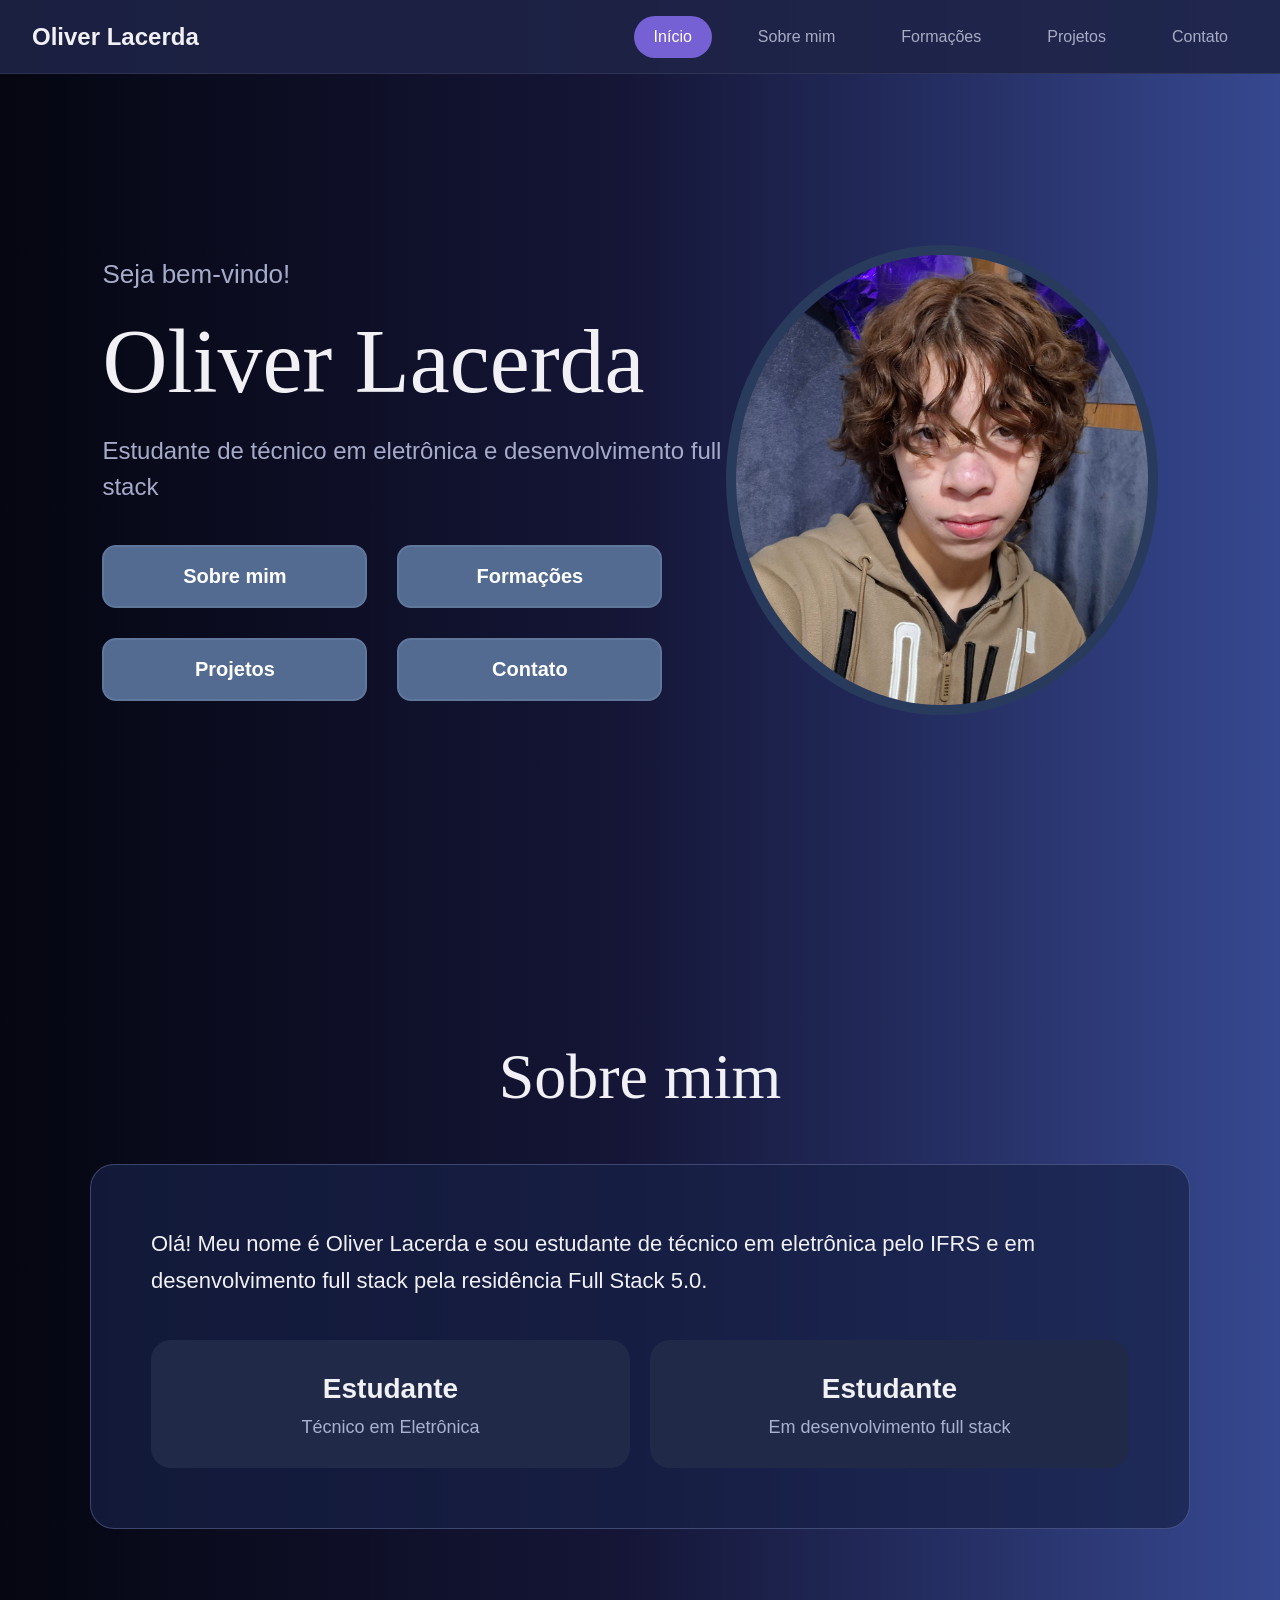
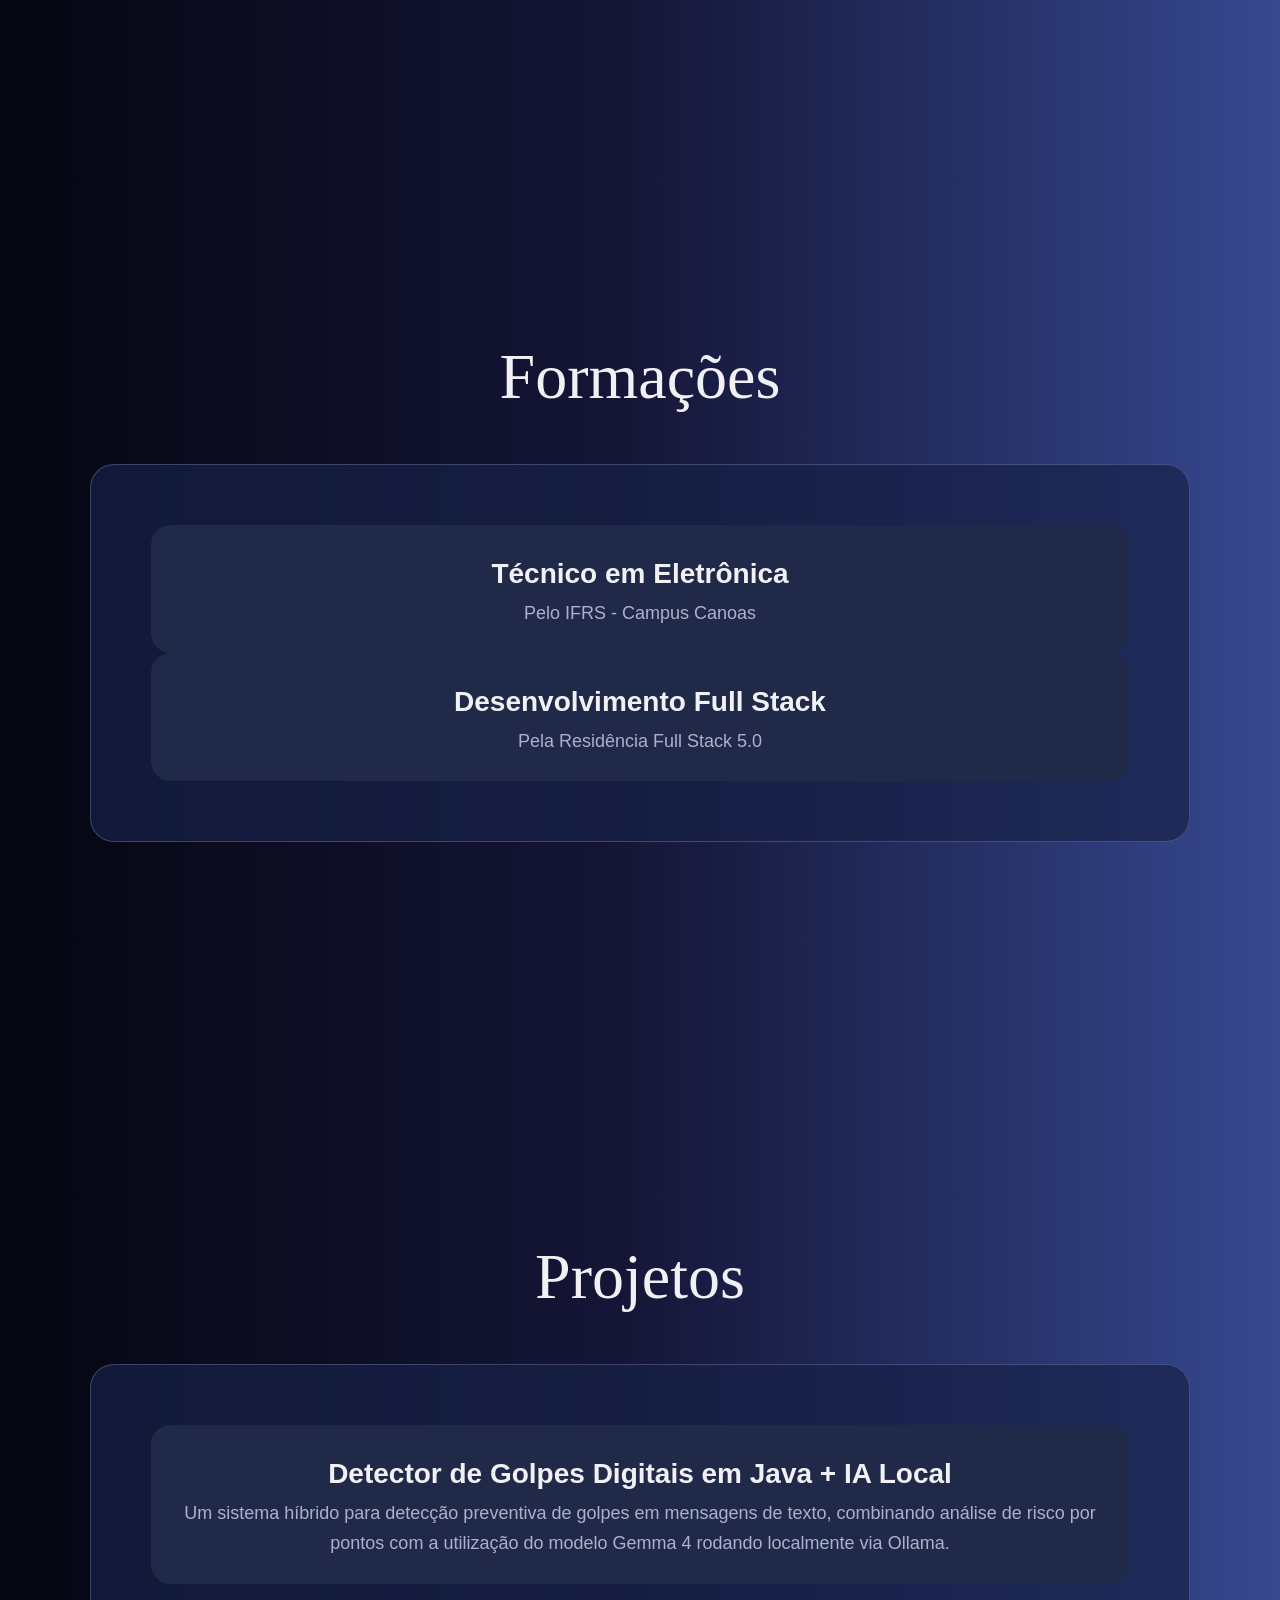
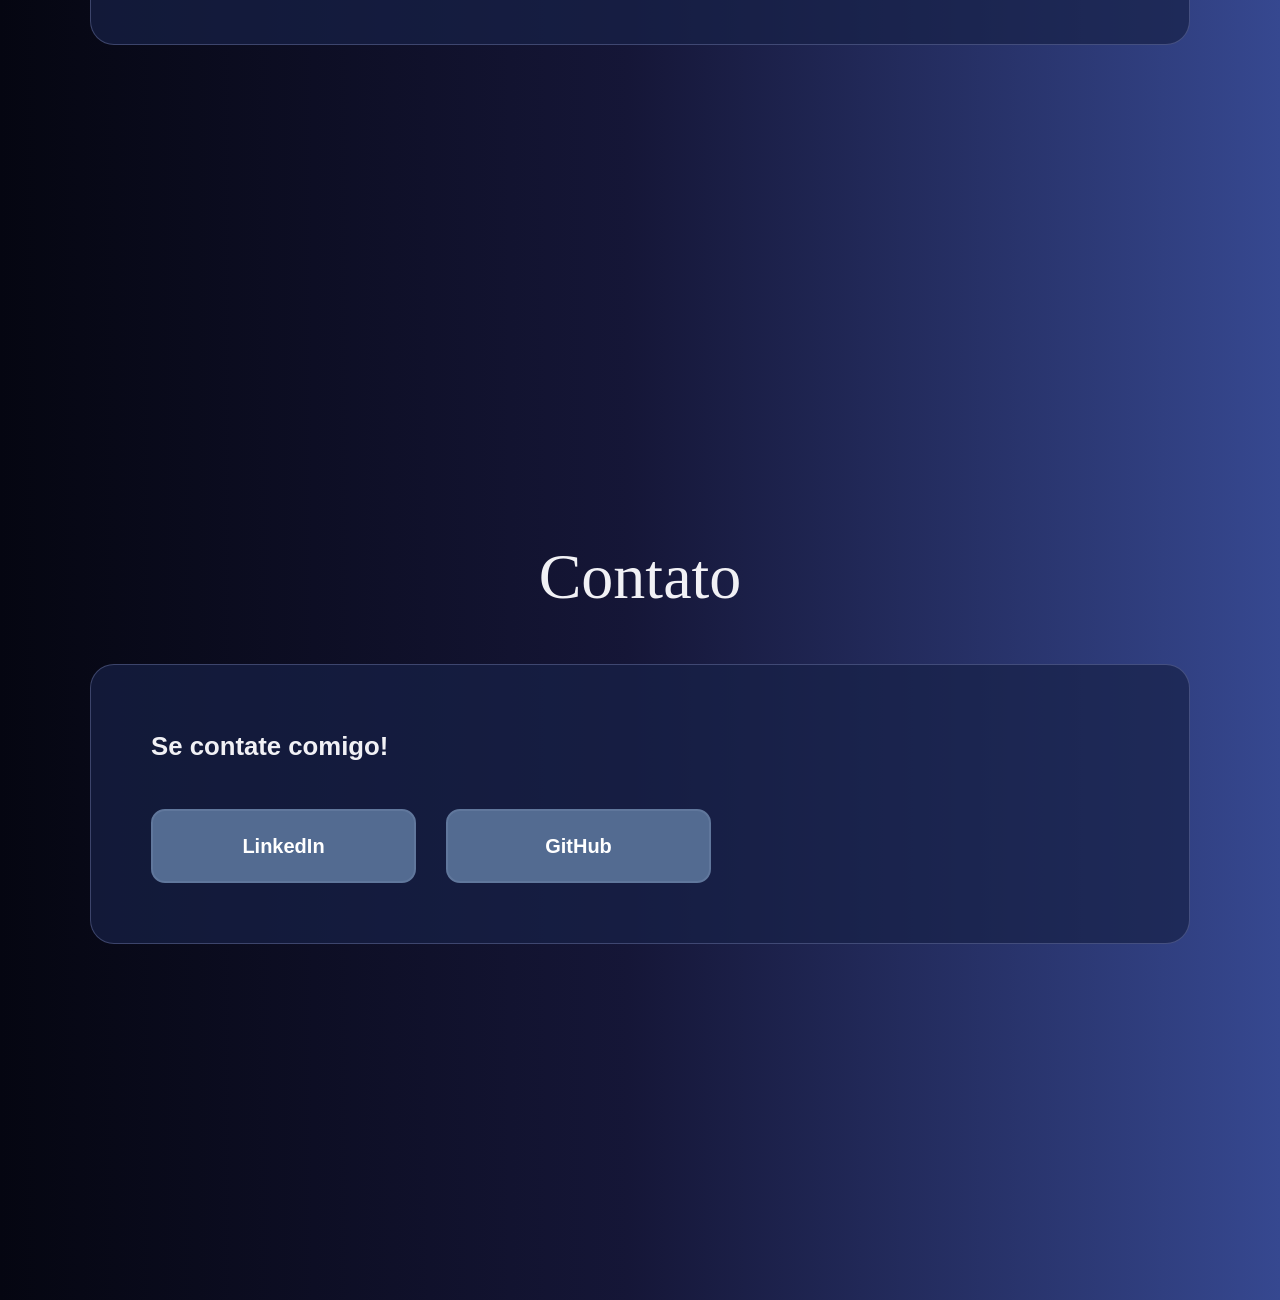
==== meu portfolio/index.html @ 26ac16e4 "renomeando2" ====
<!DOCTYPE html>
<html lang="pt-br">
<head>
    <meta charset="UTF-8">
    <meta name="viewport" content="width=device-width, initial-scale=1.0">

    <title>Oliver Lacerda | Portfólio</title>

    <link rel="stylesheet" href="style.css">
</head>

<body>

    <header>
        <div class="logo">Oliver Lacerda</div>

        <nav>
            <a href="#inicio" class="ativo">Início</a>
            <a href="#sobre">Sobre mim</a>
            <a href="#formacoes">Formações</a>
            <a href="#projetos">Projetos</a>
            <a href="#contato">Contato</a>
        </nav>
    </header>

    <main>

        <section id="inicio" class="inicio">

            <div class="conteudo-inicio">

                <p class="boas-vindas">
                    Seja bem-vindo!
                </p>

                <h1>Oliver Lacerda</h1>

                <p class="descricao">
                    Estudante de técnico em eletrônica e desenvolvimento
                    full stack
                </p>

                <div class="botoes">

                    <a href="#sobre">Sobre mim</a>

                    <a href="#formacoes">Formações</a>

                    <a href="#projetos">Projetos</a>

                    <a href="#contato">Contato</a>

                </div>

            </div>


            <div class="circulo">

                <img src="fotooliver.jpg" alt="euu">

            </div>

        </section>

        <section id="sobre" class="pagina">

            <h2>Sobre mim</h2>

            <div class="caixa">

                <p>
                    Olá! Meu nome é Oliver Lacerda e sou estudante de técnico em eletrônica pelo IFRS e em desenvolvimento full stack pela residência Full Stack 5.0.
                </p>

                <div class="cards">

                    <div class="card">
                        <h3>Estudante</h3>
                        <p>Técnico em Eletrônica</p>
                    </div>

                    <div class="card">
                        <h3>Estudante</h3>
                        <p>Em desenvolvimento full stack</p>
                    </div>

                </div>

            </div>

        </section>


        <section id="formacoes" class="pagina">

            <h2>Formações</h2>

            <div class="caixa">

                <div class="card">
                    <h3>Técnico em Eletrônica</h3>
                    <p>Pelo IFRS - Campus Canoas</p>
                </div>

                <div class="card">
                    <h3>Desenvolvimento Full Stack</h3>
                    <p>Pela Residência Full Stack 5.0</p>
                </div>

            </div>

        </section>

        <section id="projetos" class="pagina">

            <h2>Projetos</h2>

            <div class="caixa">

                <div class="card">
                    <h3>Detector de Golpes Digitais em Java + IA Local</h3>
                    <p>Um sistema híbrido para detecção preventiva de golpes em mensagens de texto, combinando análise de risco por pontos com a utilização do modelo Gemma 4 rodando localmente via Ollama.</p>
                </div>

            </div>

        </section>

        <section id="contato" class="pagina">

            <h2>Contato</h2>

            <div class="caixa">

                <h3>
                    Se contate comigo!
                </h3>
                <div class="botoes">
                    <a href="https://www.linkedin.com/in/oliver-lacerda-7b0b1b1b9/" target="_blank">LinkedIn</a>
                    <a href="https://github.com/oliverlcrd" target="_blank">GitHub</a>
                </div>

            </div>

        </section>

    </main>

</body>
</html>
---- meu portfolio/style.css ----
* {
    margin: 0;
    padding: 0;
    box-sizing: border-box;
}

html {
    scroll-behavior: smooth;
}

body {
    background: #183652;
background: linear-gradient(90deg, rgb(5, 6, 17) 0%, rgb(21, 22, 55) 49%, rgb(54, 72, 144) 100%);
    font-family: Arial, sans-serif;
    color: #f1f1f5;
}

header {
    position: fixed;
    top: 0;
    left: 0;

    width: 100%;
    height: 74px;

    display: flex;
    align-items: center;
    justify-content: space-between;

    padding: 0 32px;

    background: rgba(31, 36, 72, 0.9);

    border-bottom: 1px solid rgba(255, 255, 255, 0.08);

    z-index: 100;
}

.logo {
    font-size: 24px;
    font-weight: bold;
}

nav {
    display: flex;
    gap: 26px;
}

nav a {
    color: #a9acc5;
    text-decoration: none;

    padding: 12px 20px;

    border-radius: 30px;

    transition: 0.3s;
}

nav a:hover,
nav a.ativo {
    background: #7560d4;
    color: white;
}

.inicio {
    min-height: 100vh;

    display: flex;
    align-items: center;
    justify-content: space-between;

    padding: 120px 8% 60px;
}

.conteudo-inicio {
    max-width: 650px;
}

.boas-vindas {
    font-size: 26px;
    color: #a6abc9;
    margin-bottom: 20px;
}

h1 {
    font-family: Georgia, serif;
    font-size: 90px;
    font-weight: normal;
    margin-bottom: 20px;
}

.descricao {
    font-size: 24px;
    line-height: 1.5;
    color: #a6abc9;
}

.botoes {
    display: grid;
    grid-template-columns: 1fr 1fr;

    gap: 30px;

    margin-top: 40px;

    max-width: 560px;
}

.botoes a {
    text-decoration: none;
    text-align: center;

    padding: 18px;

    background: #536b91;

    color: white;

    border: 2px solid #60779c;

    border-radius: 14px;

    font-size: 20px;
    font-weight: bold;

    transition: 0.3s;
}

.botoes a:hover {
    background: #7560d4;

    transform: translateY(-4px);

    box-shadow: 0 0 25px rgba(117, 96, 212, 0.5);
}

.circulo {
    width: 470px;
    height: 470px;

    border-radius: 50%;
    overflow: hidden;
    border: 10px solid #293b5d;
    margin-right: 20px;
}

.circulo img {
    width: 100%;
    height: 100%;
    object-fit: cover;
}

.pagina {
    min-height: 100vh;

    padding: 140px 6% 80px;
}

.pagina h2 {
    text-align: center;

    font-family: Georgia, serif;

    font-size: 64px;
    font-weight: normal;

    margin-bottom: 50px;
}

.caixa {
    max-width: 1100px;
    margin: auto;

    padding: 60px;

    background: rgba(24, 34, 72, 0.7);

    border: 1px solid rgba(160, 170, 220, 0.3);

    border-radius: 24px;

    font-size: 22px;

    line-height: 1.7;
}

.cards {
    display: flex;
    gap: 20px;

    margin-top: 40px;
}

.card {
    flex: 1;

    padding: 25px;

    background: #202a48;

    border-radius: 20px;

    text-align: center;

    transition: 0.3s;
}

.card:hover {
    transform: translateY(-6px);

    background: #7560d4;

    box-shadow: 0 0 25px rgba(117, 96, 212, 0.4);
}

.card h3 {
    font-size: 28px;
}

.card p {
    color: #aab1d0;
    font-size: 18px;
}


}
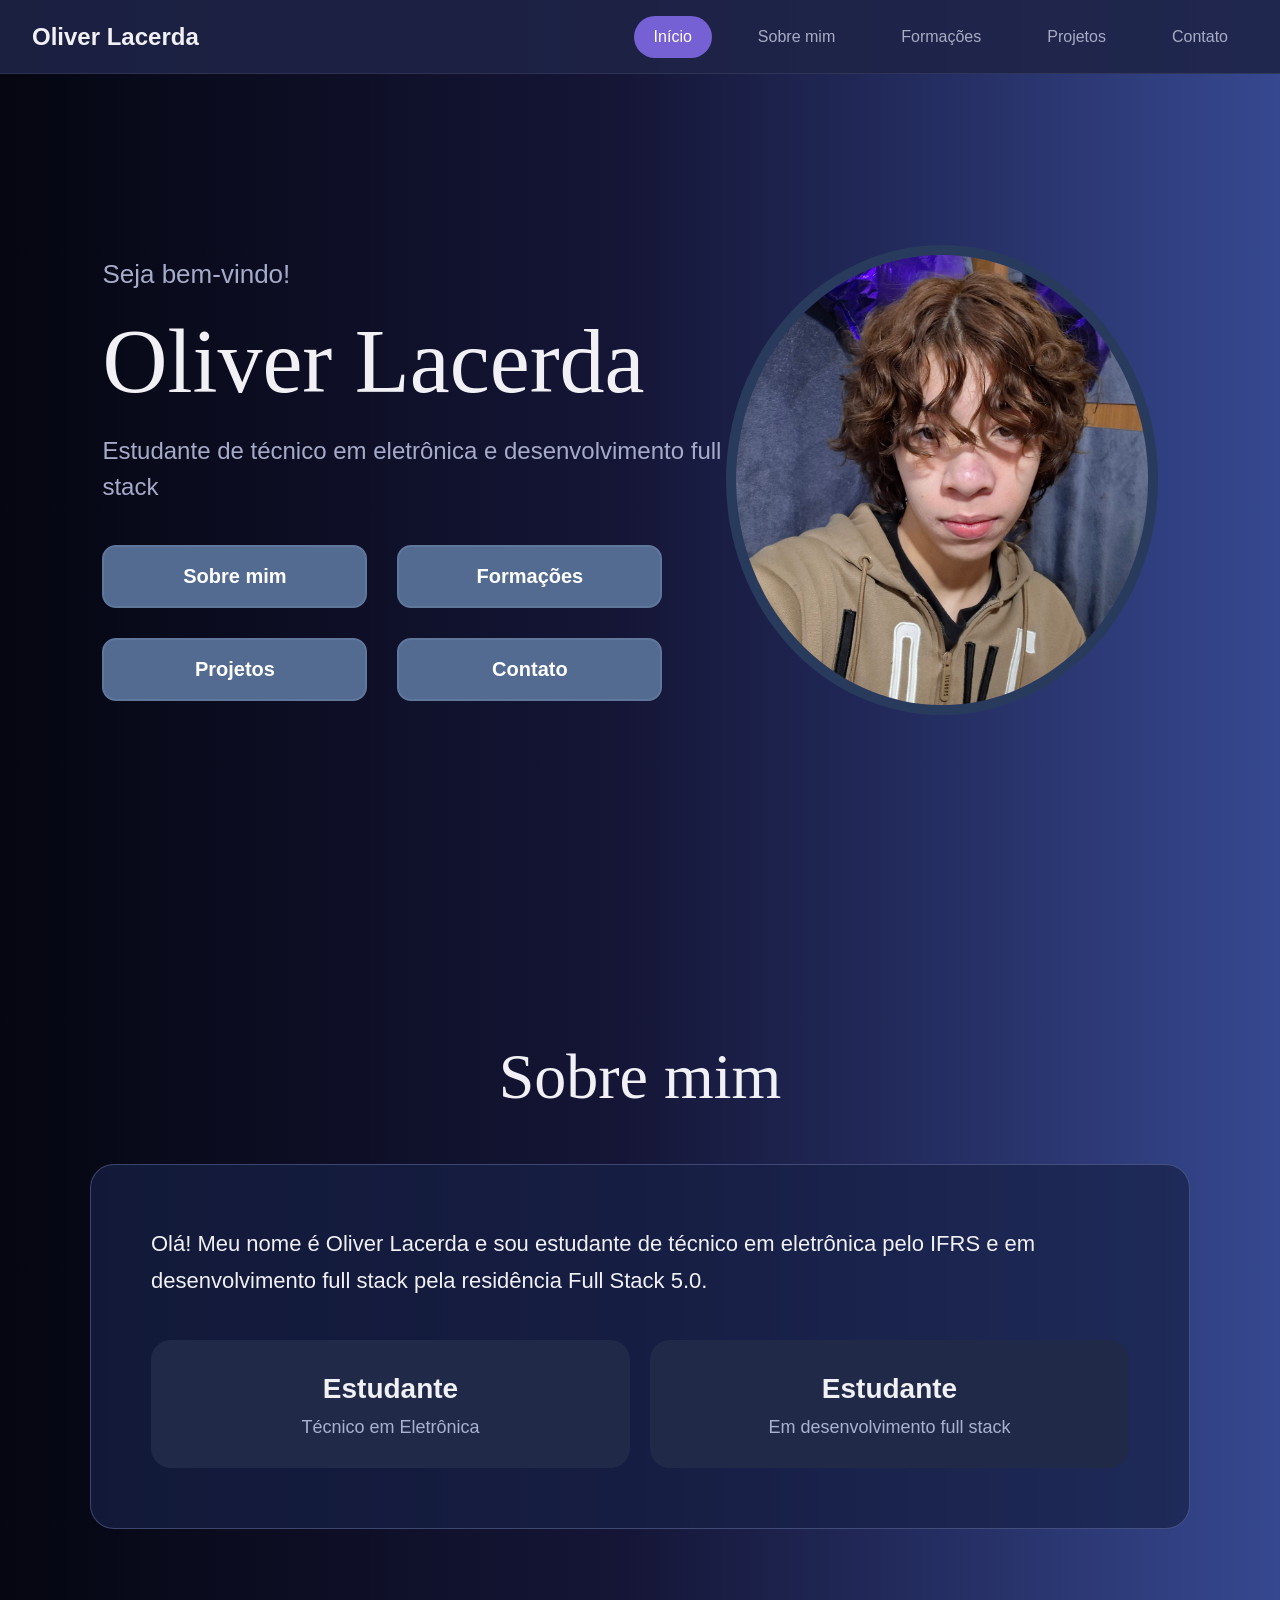
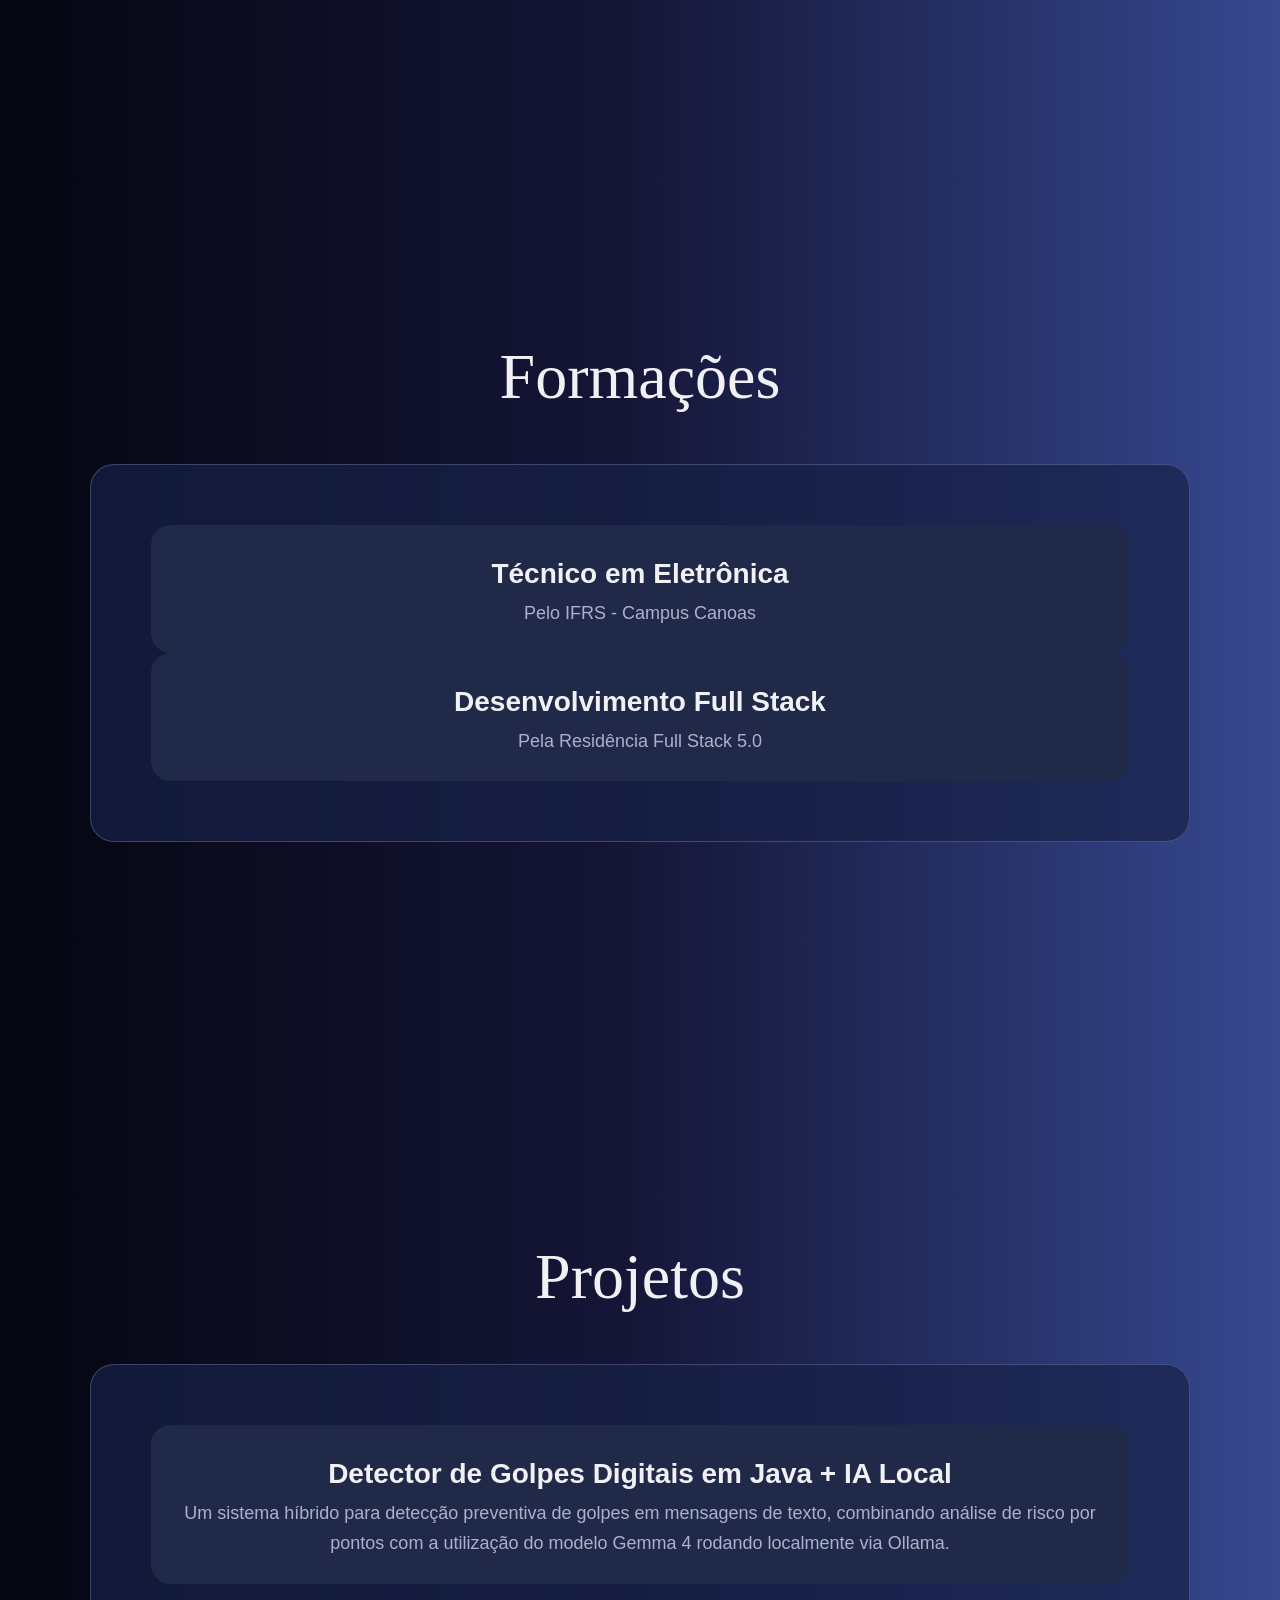
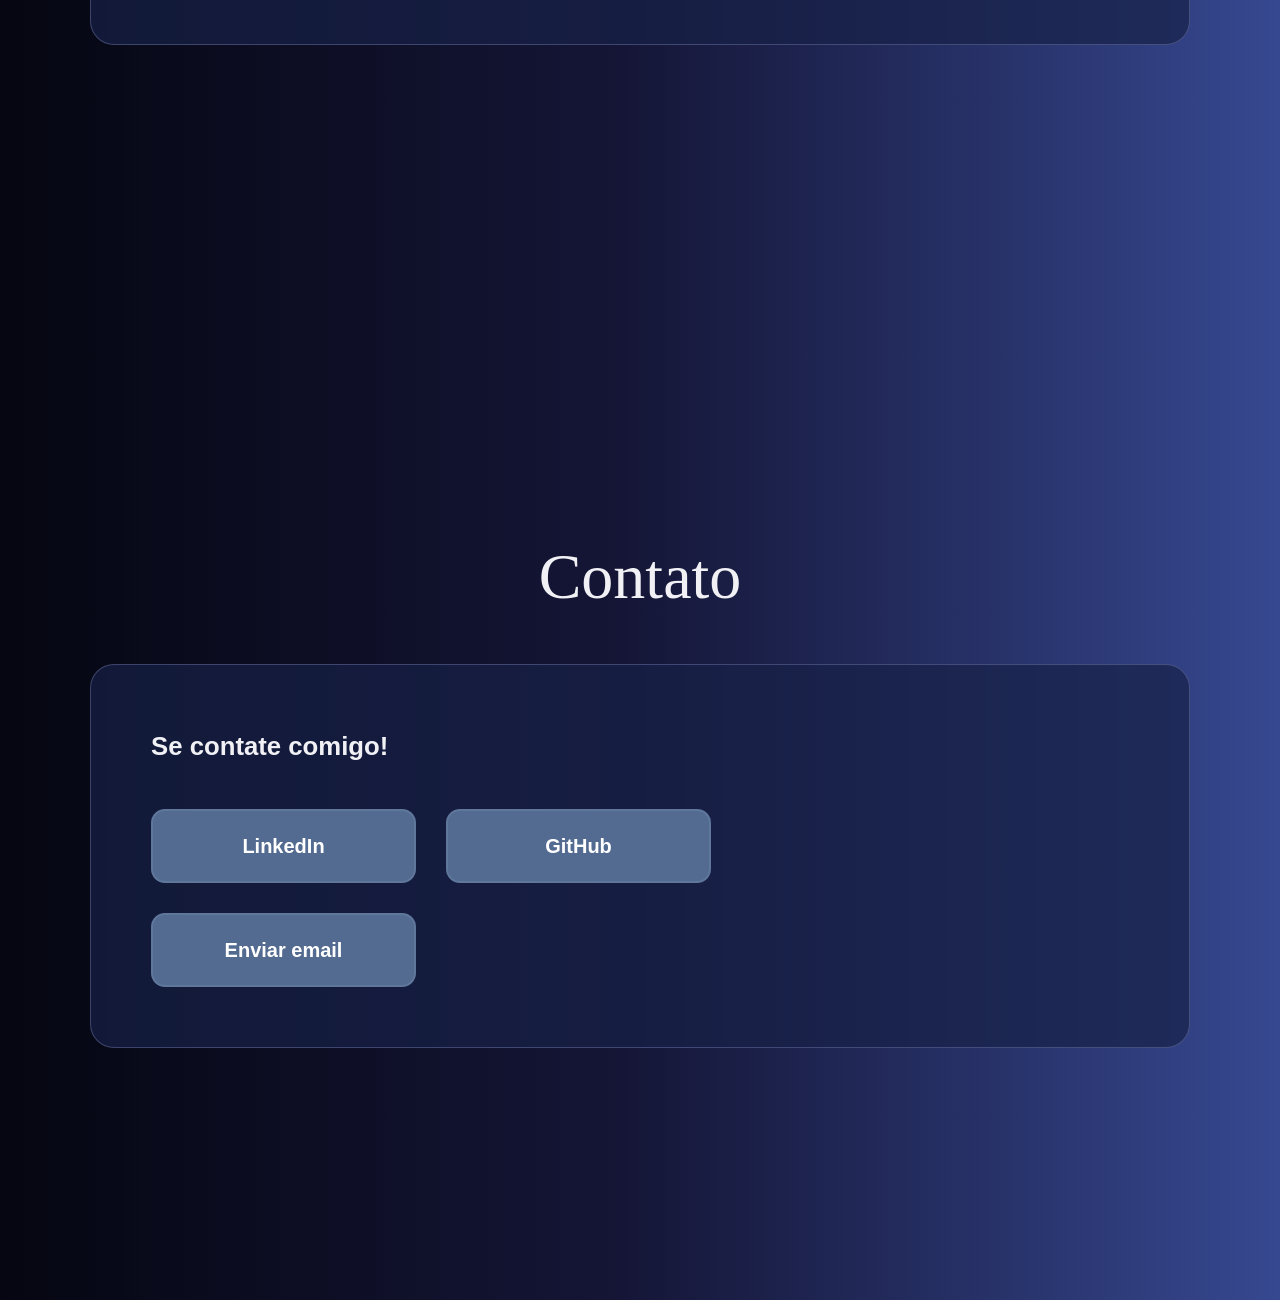
==== commit aa22c8dd: "adicionando email 2" ====
--- a/meu portfolio/index.html
+++ b/meu portfolio/index.html
@@ -139,6 +139,7 @@
                 <div class="botoes">
                     <a href="https://www.linkedin.com/in/oliver-lacerda-7b0b1b1b9/" target="_blank">LinkedIn</a>
                     <a href="https://github.com/oliverlcrd" target="_blank">GitHub</a>
+                    <a href="mailto:olivercannavolacerda@gmail.com" target="_blank">Enviar email</a>
                 </div>
 
             </div>
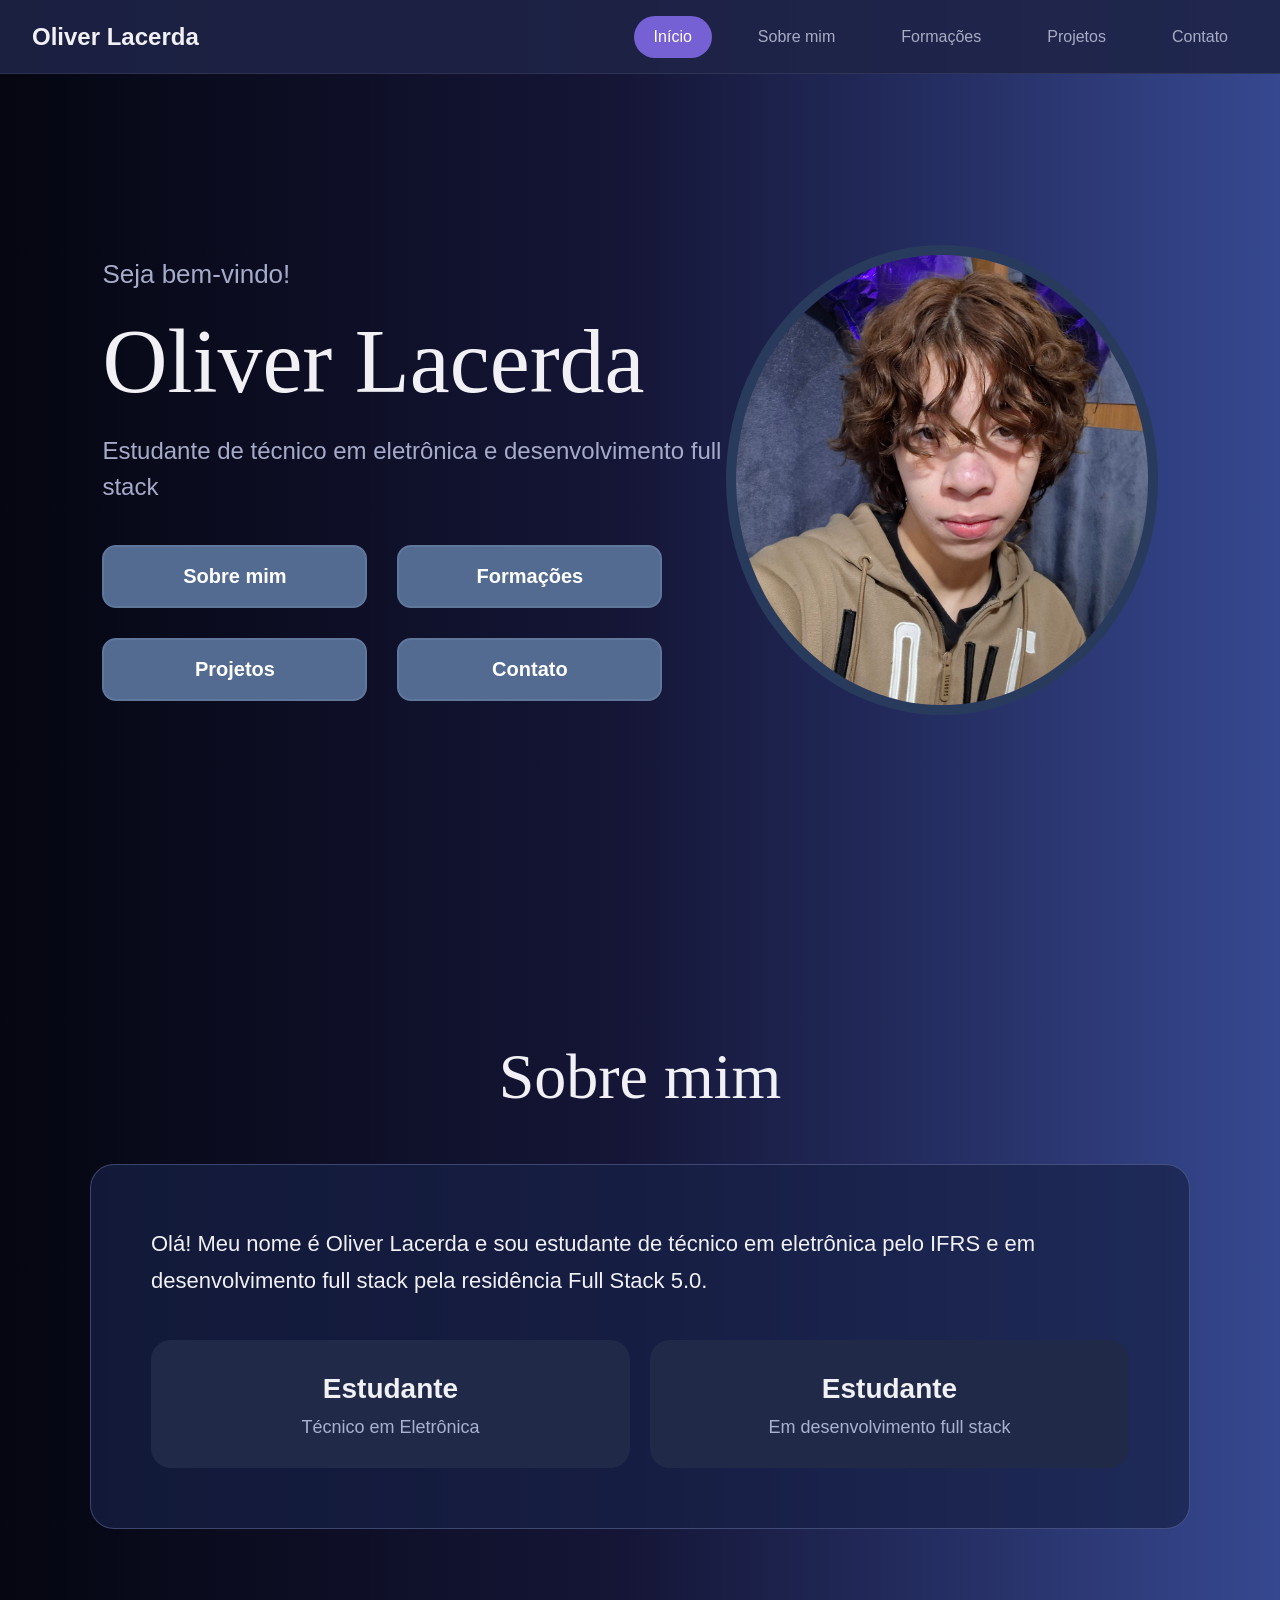
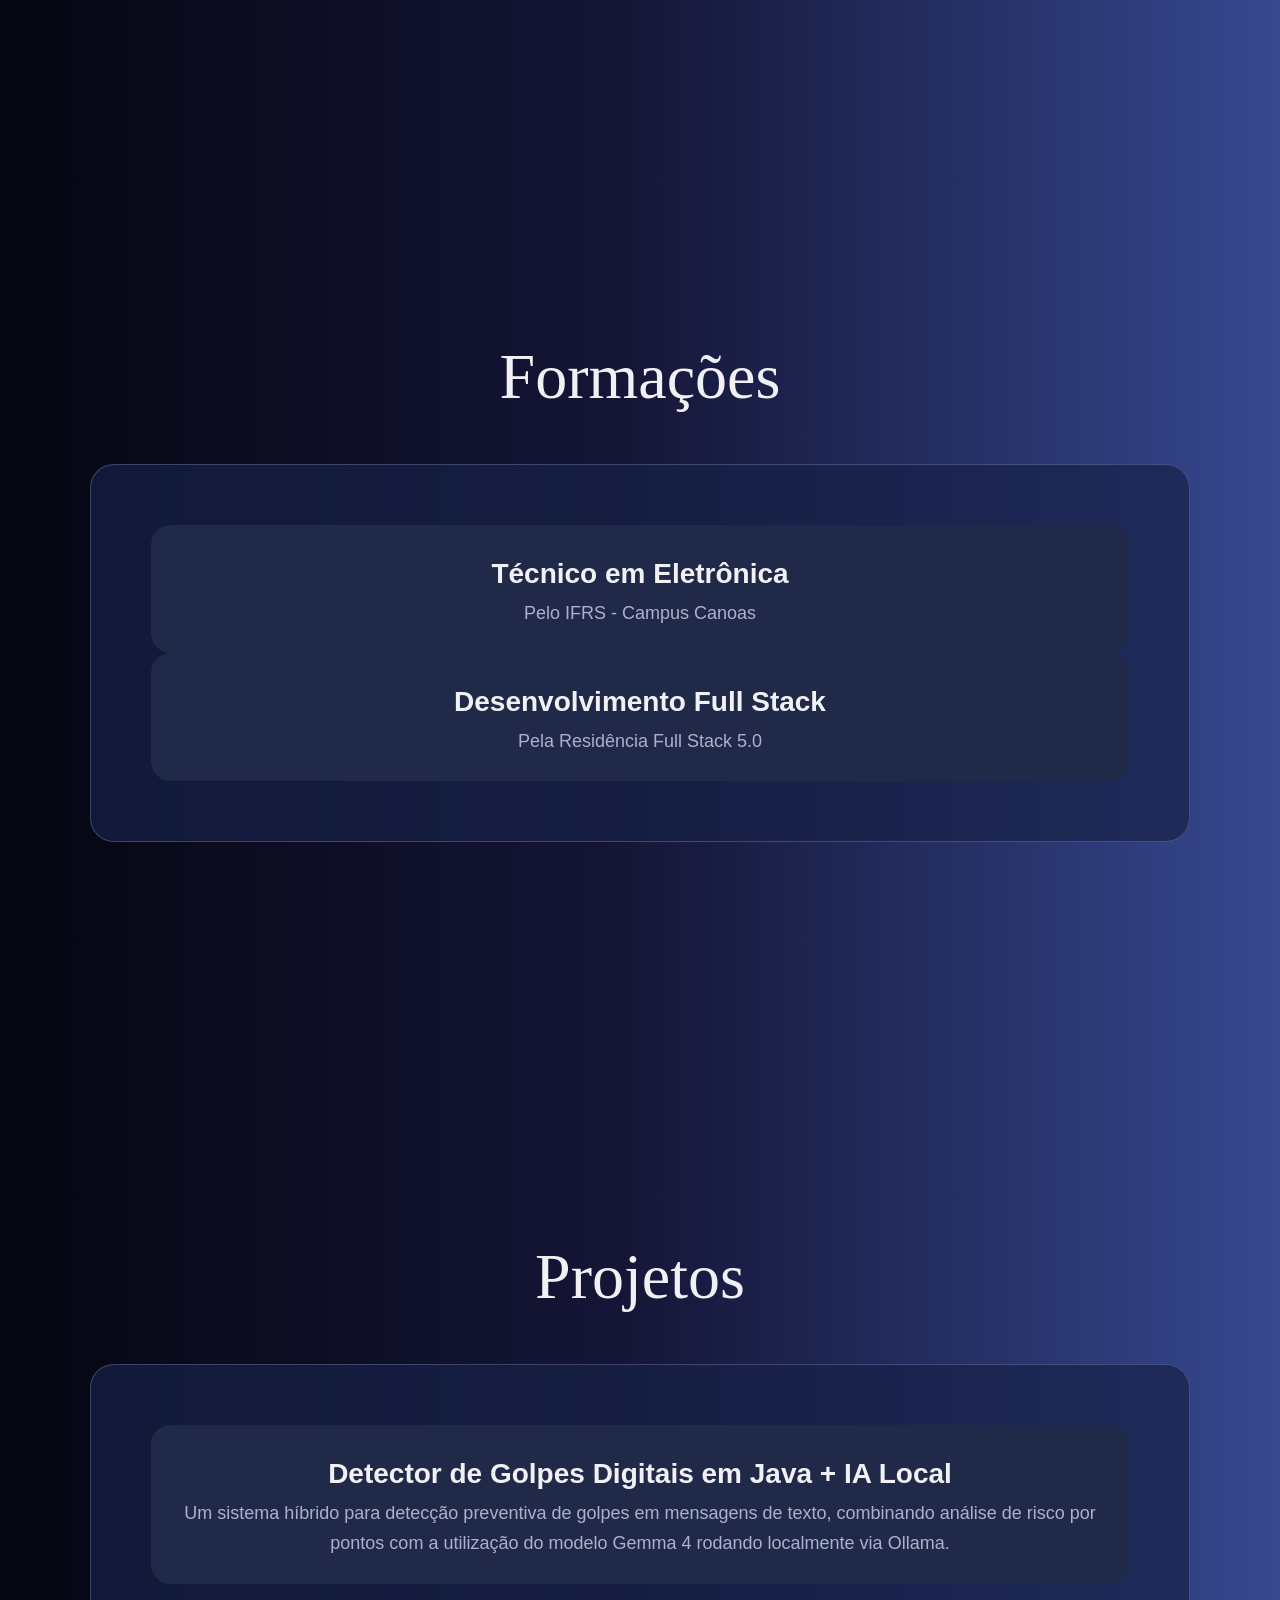
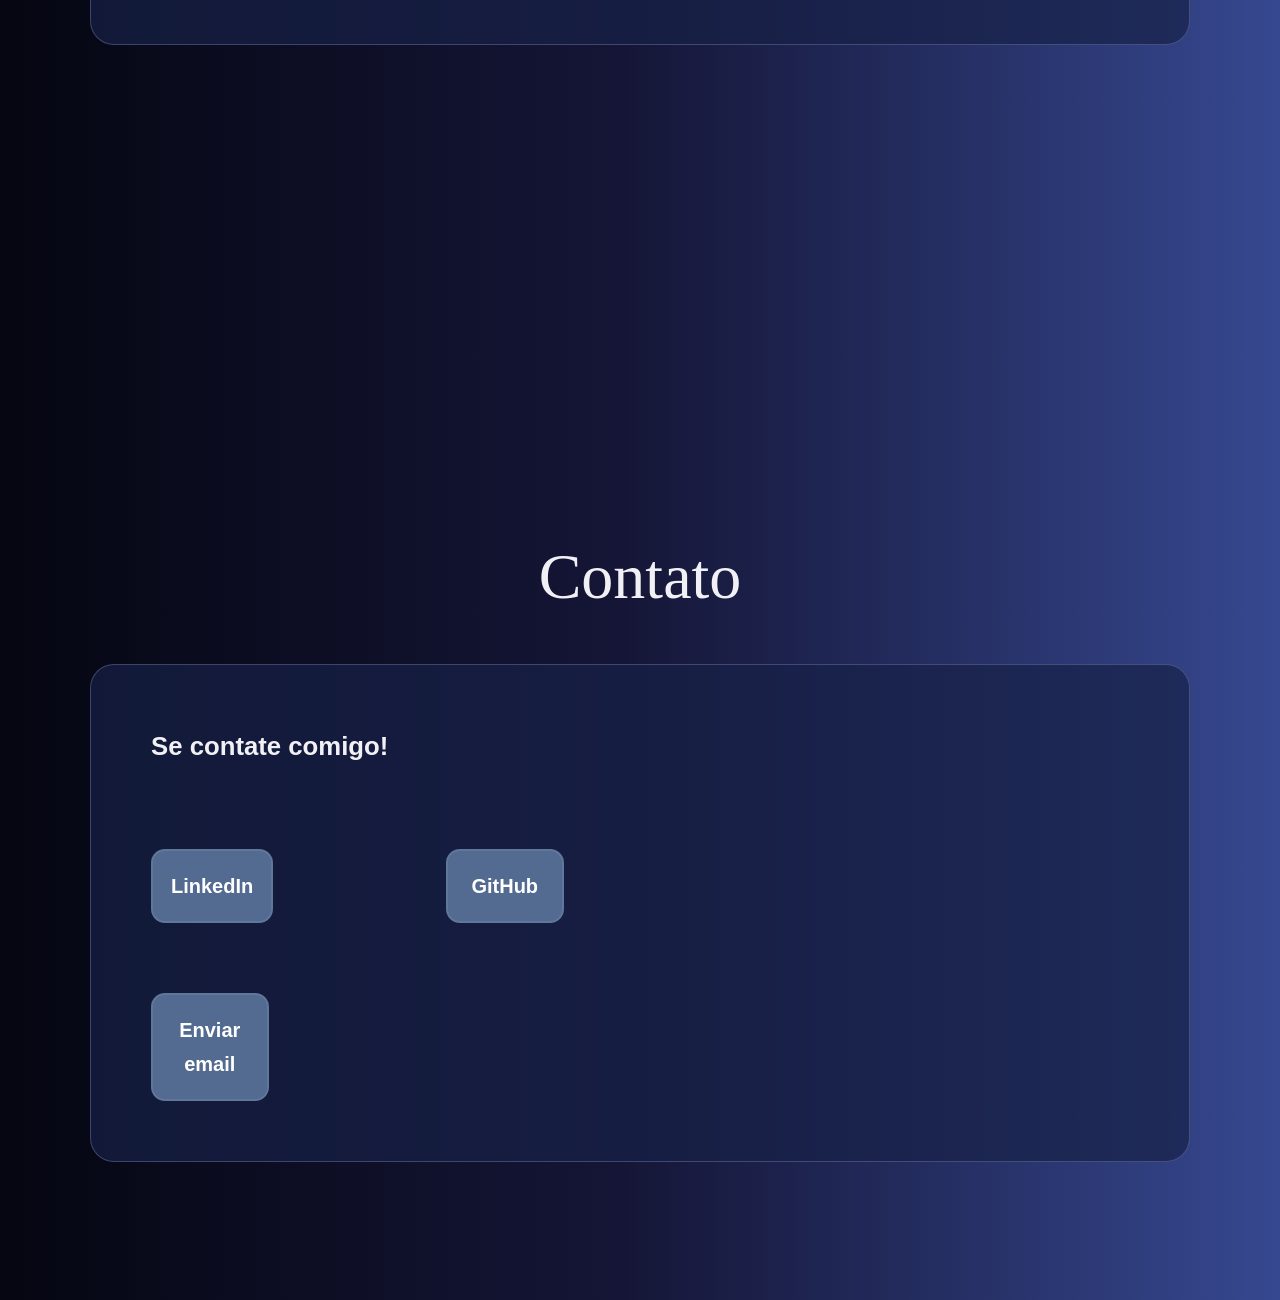
==== commit 26f0223c: "teste botoes" ====
--- a/meu portfolio/index.html
+++ b/meu portfolio/index.html
@@ -137,9 +137,15 @@
                     Se contate comigo!
                 </h3>
                 <div class="botoes">
+                    <div class="botoes">
                     <a href="https://www.linkedin.com/in/oliver-lacerda-7b0b1b1b9/" target="_blank">LinkedIn</a>
+                    </div>
+                    <div class="botoes">
                     <a href="https://github.com/oliverlcrd" target="_blank">GitHub</a>
+                    </div>
+                    <div class="botoes">
                     <a href="mailto:olivercannavolacerda@gmail.com" target="_blank">Enviar email</a>
+                    </div>
                 </div>
 
             </div>
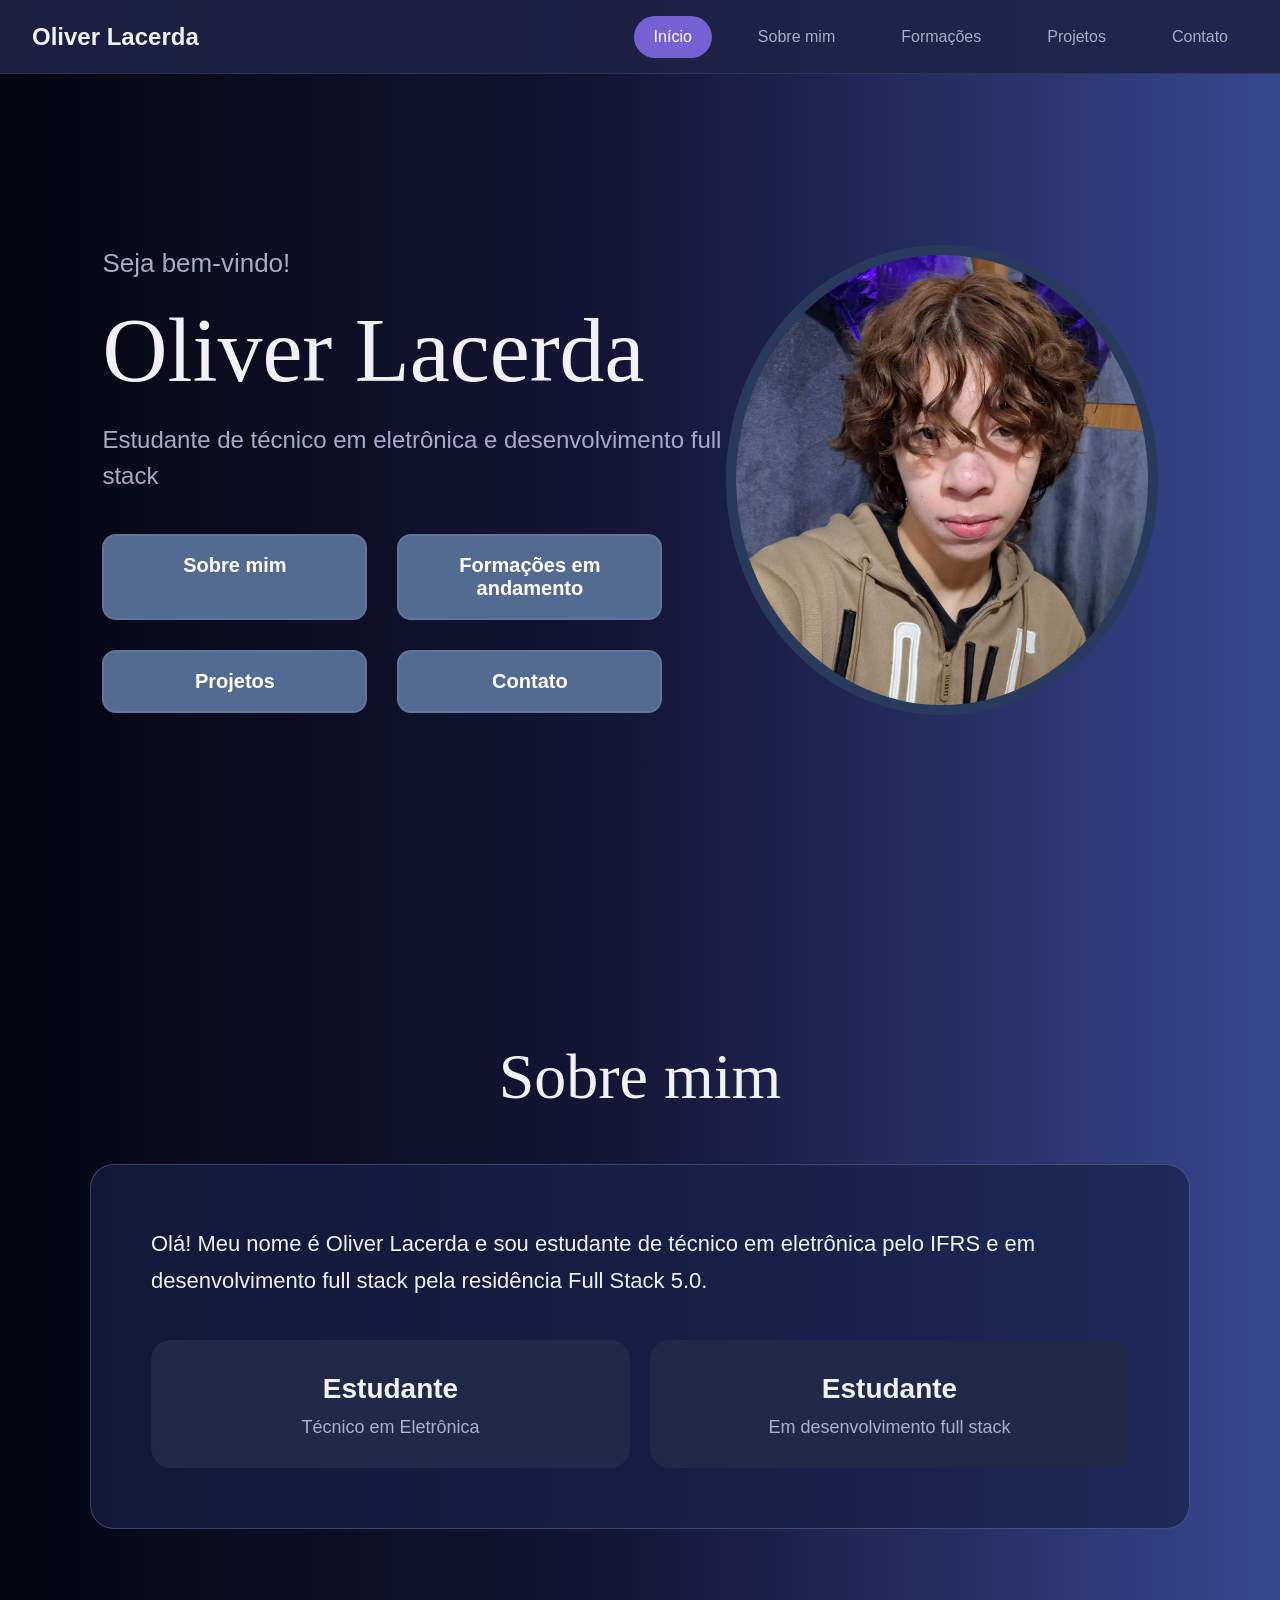
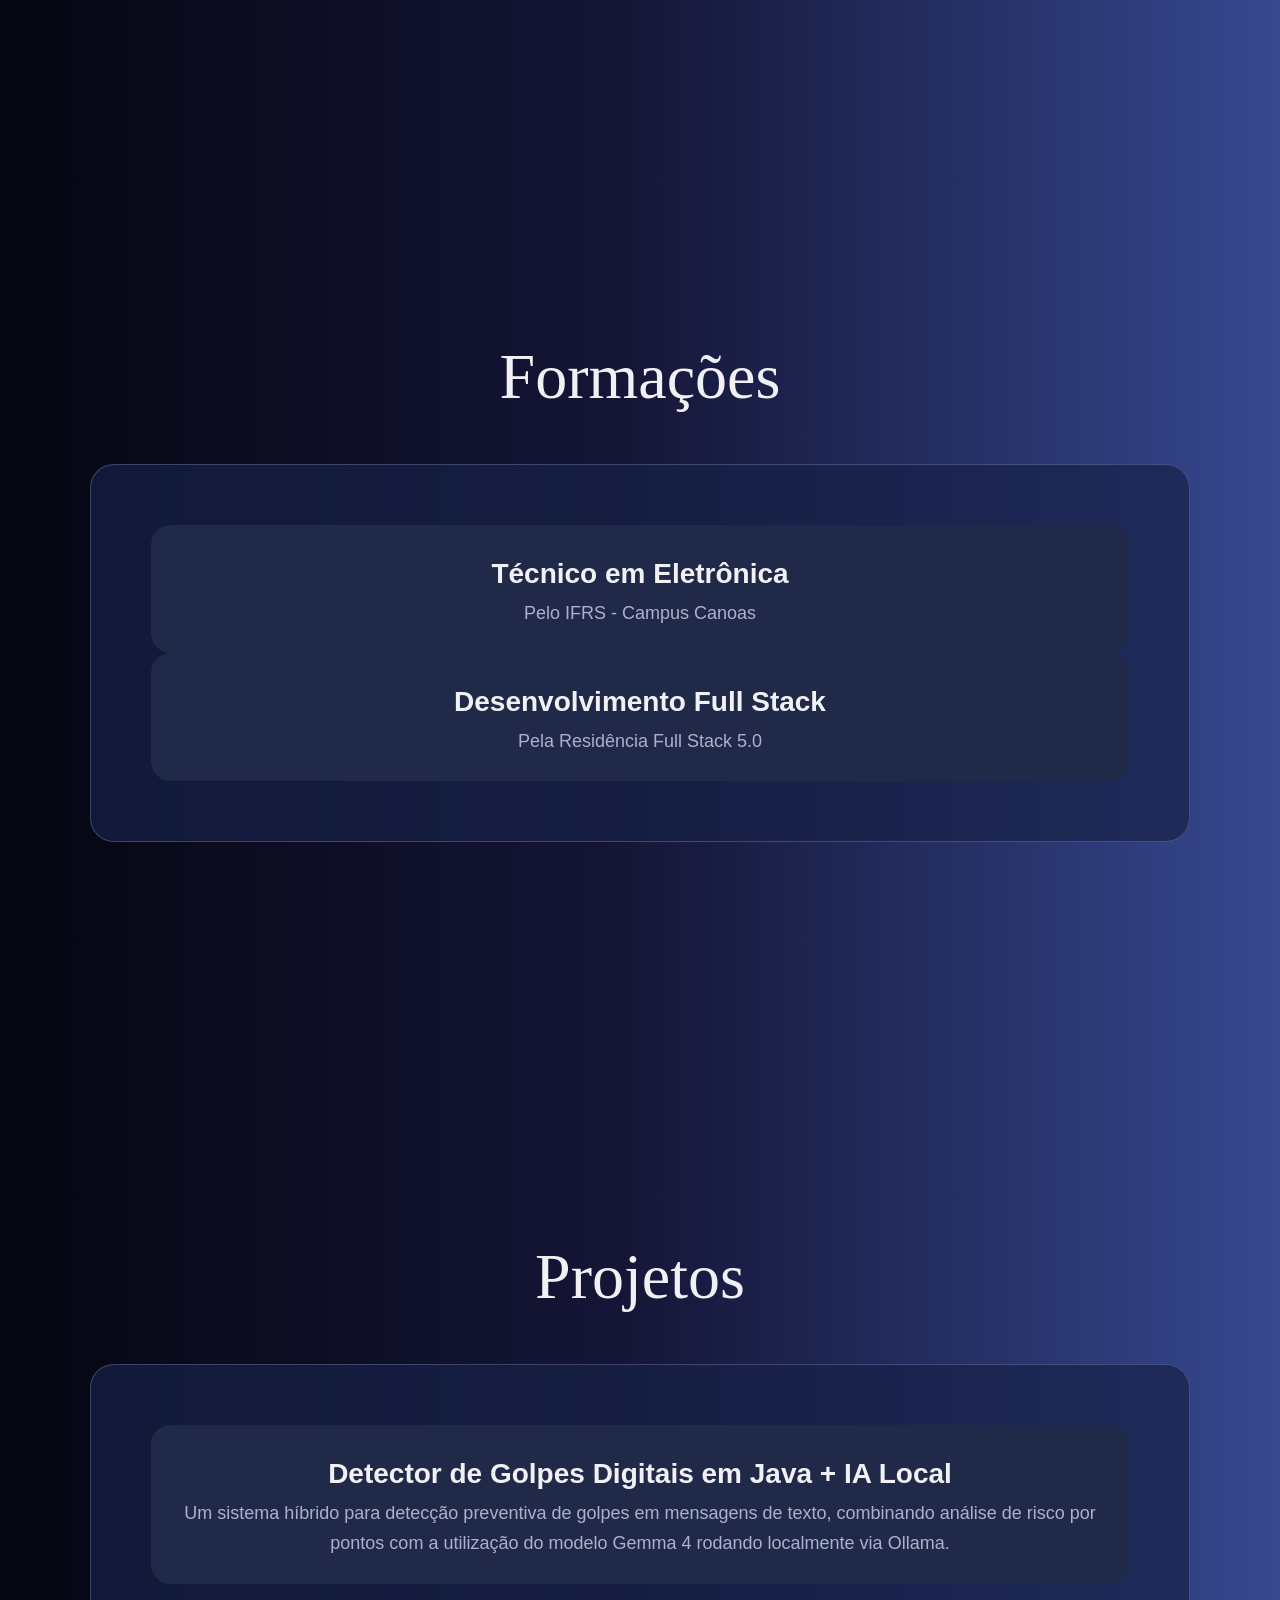
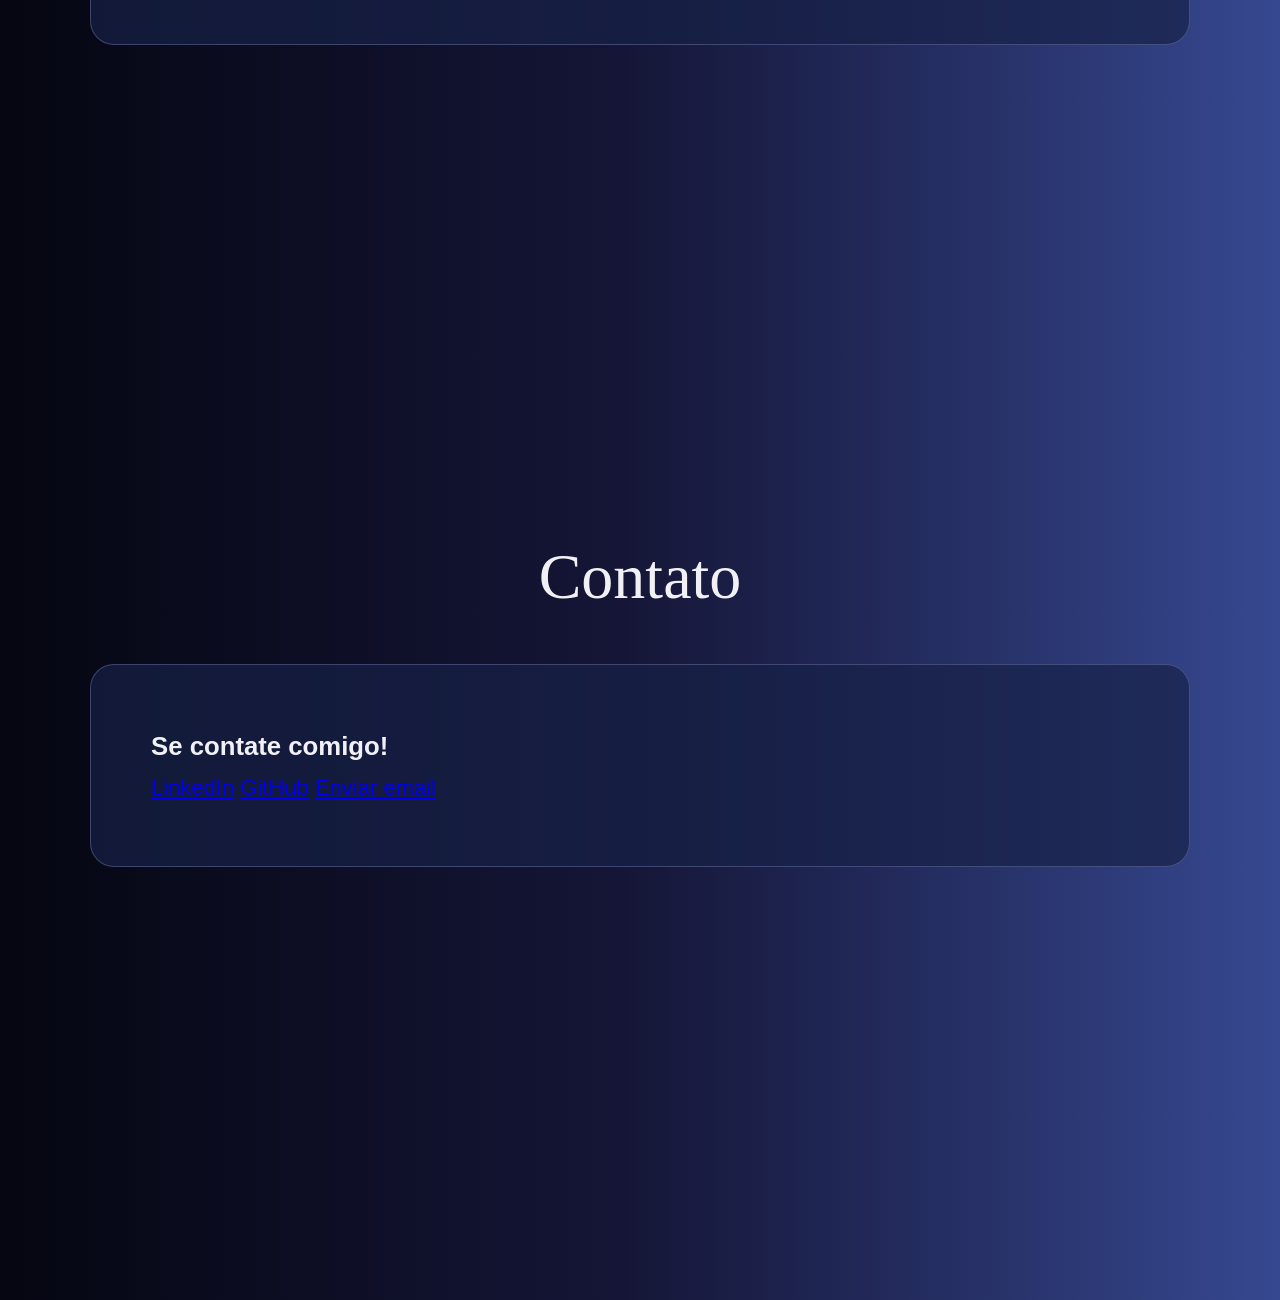
==== commit a083d400: "Modify link text and clean up button structure Updated the link text for ongoing education and remov" ====
--- a/meu portfolio/index.html
+++ b/meu portfolio/index.html
@@ -44,7 +44,7 @@
 
                     <a href="#sobre">Sobre mim</a>
 
-                    <a href="#formacoes">Formações</a>
+                    <a href="#formacoes">Formações em andamento</a>
 
                     <a href="#projetos">Projetos</a>
 
@@ -136,16 +136,9 @@
                 <h3>
                     Se contate comigo!
                 </h3>
-                <div class="botoes">
-                    <div class="botoes">
                     <a href="https://www.linkedin.com/in/oliver-lacerda-7b0b1b1b9/" target="_blank">LinkedIn</a>
-                    </div>
-                    <div class="botoes">
                     <a href="https://github.com/oliverlcrd" target="_blank">GitHub</a>
-                    </div>
-                    <div class="botoes">
                     <a href="mailto:olivercannavolacerda@gmail.com" target="_blank">Enviar email</a>
-                    </div>
                 </div>
 
             </div>
@@ -155,4 +148,4 @@
     </main>
 
 </body>
-</html>+</html>
